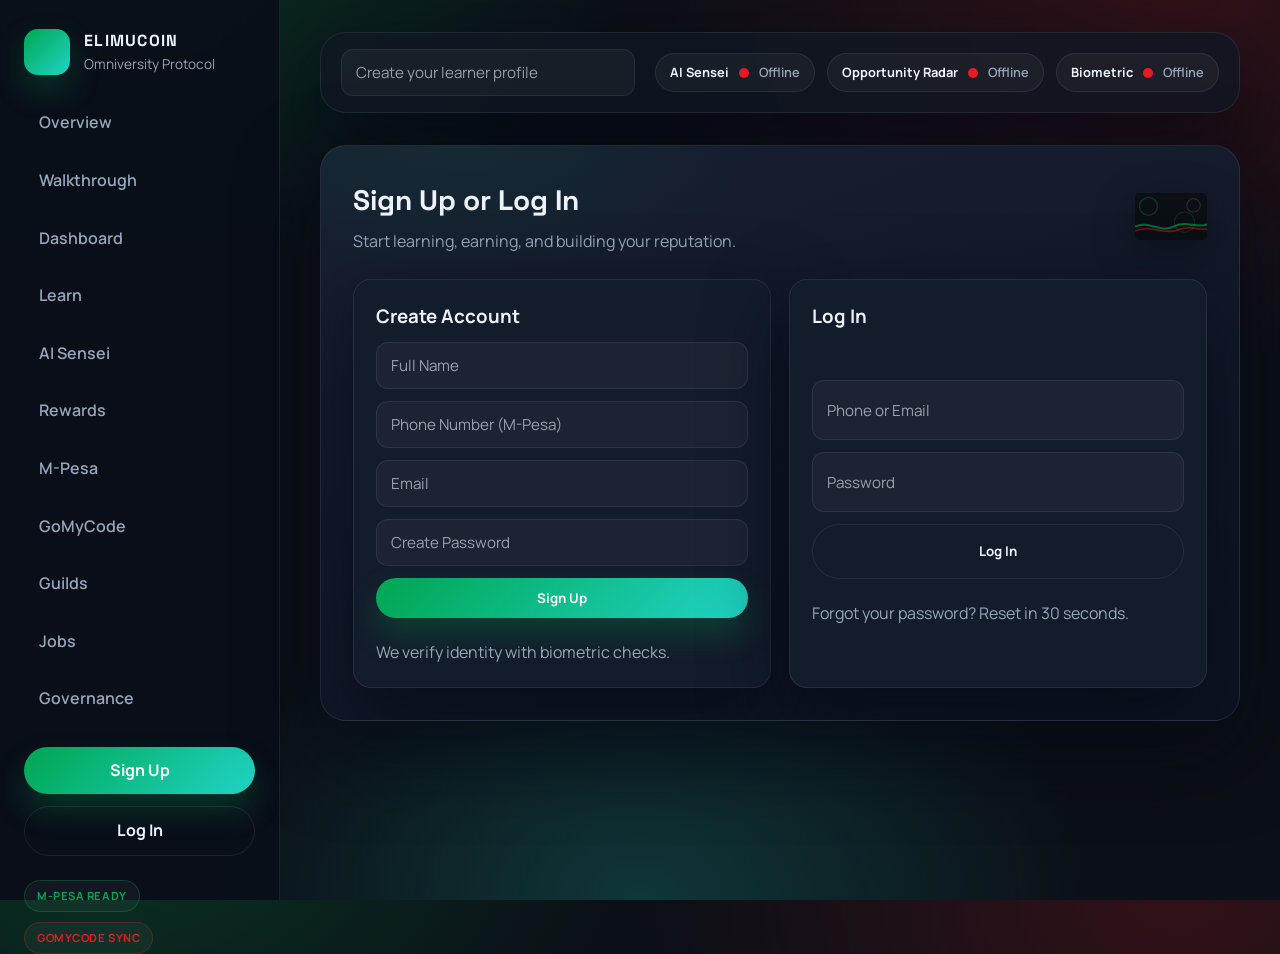
==== auth.html @ 53a88490 "Initial release" ====
<!doctype html>
<html lang="en">
  <head>
    <meta charset="utf-8" />
    <meta name="viewport" content="width=device-width, initial-scale=1" />
    <title>ELIMUCOIN | Sign Up</title>
    <meta name="description" content="Sign up or log in to ELIMUCOIN." />
    <link rel="preconnect" href="https://fonts.googleapis.com" />
    <link rel="preconnect" href="https://fonts.gstatic.com" crossorigin />
    <link
      href="https://fonts.googleapis.com/css2?family=Manrope:wght@300;400;500;600;700;800&family=Space+Grotesk:wght@400;500;600;700&display=swap"
      rel="stylesheet"
    />
    <link rel="stylesheet" href="styles.css" />
  </head>
  <body>
    <div class="app-shell">
      <aside class="sidebar">
        <div class="brand">
          <span class="brand-mark"></span>
          <div>
            <div class="brand-title">ELIMUCOIN</div>
            <div class="brand-sub">Omniversity Protocol</div>
          </div>
        </div>

        <nav class="menu">
          <a class="menu-link" href="index.html">Overview</a>
          <a class="menu-link" href="index.html#walkthrough">Walkthrough</a>
          <a class="menu-link" href="dashboard.html">Dashboard</a>
          <a class="menu-link" href="learn.html">Learn</a>
          <a class="menu-link" href="sensei.html">AI Sensei</a>
          <a class="menu-link" href="rewards.html">Rewards</a>
          <a class="menu-link" href="mpesa.html">M-Pesa</a>
          <a class="menu-link" href="gomycode.html">GoMyCode</a>
          <a class="menu-link" href="guilds.html">Guilds</a>
          <a class="menu-link" href="jobs.html">Jobs</a>
          <a class="menu-link" href="governance.html">Governance</a>
        </nav>

        <div class="sidebar-cta">
          <a class="btn primary" href="auth.html">Sign Up</a>
          <a class="btn ghost" href="auth.html">Log In</a>
        </div>

        <div class="sidebar-foot">
          <span class="pill mpesa">M-Pesa Ready</span>
          <span class="pill gomycode">GoMyCode Sync</span>
        </div>
      </aside>

      <main class="app-content">
        <header class="topbar">
          <div class="search">
            <input class="input" type="text" placeholder="Create your learner profile" />
          </div>
          <div class="status-bar">
            <div class="status-pill" data-service="sensei">
              AI Sensei
              <span class="status-dot"></span>
              <span class="status-text">Checking</span>
            </div>
            <div class="status-pill" data-service="radar">
              Opportunity Radar
              <span class="status-dot"></span>
              <span class="status-text">Checking</span>
            </div>
            <div class="status-pill" data-service="biometric">
              Biometric
              <span class="status-dot"></span>
              <span class="status-text">Checking</span>
            </div>
          </div>
        </header>

        <section class="app-section">
          <div class="section-head">
            <div>
              <h2>Sign Up or Log In</h2>
              <p class="muted">Start learning, earning, and building your reputation.</p>
            </div>
            <img class="section-icon" src="assets/hero-wave.svg" alt="Auth" />
          </div>

          <div class="grid-2">
            <div class="panel-card reveal">
              <h3>Create Account</h3>
              <div class="form-stack">
                <input class="input" type="text" placeholder="Full Name" />
                <input class="input" type="text" placeholder="Phone Number (M-Pesa)" />
                <input class="input" type="email" placeholder="Email" />
                <input class="input" type="password" placeholder="Create Password" />
                <button class="btn primary">Sign Up</button>
              </div>
              <p class="muted">We verify identity with biometric checks.</p>
            </div>
            <div class="panel-card reveal">
              <h3>Log In</h3>
              <div class="form-stack">
                <input class="input" type="text" placeholder="Phone or Email" />
                <input class="input" type="password" placeholder="Password" />
                <button class="btn ghost">Log In</button>
              </div>
              <p class="muted">Forgot your password? Reset in 30 seconds.</p>
            </div>
          </div>
        </section>
      </main>
    </div>

    <script src="config.js"></script>
    <script src="app.js"></script>
  </body>
</html>
---- styles.css ----
:root {
  --mpesa: #00a651;
  --gomycode: #e31b23;
  --accent: #20d4c6;
  --bg: #0b0f16;
  --panel: #131c2b;
  --panel-strong: #172338;
  --panel-soft: #0f1624;
  --text: #eef3fb;
  --muted: #97a6ba;
  --line: rgba(255, 255, 255, 0.08);
  --shadow: 0 30px 80px rgba(4, 8, 20, 0.7);
  --radius-lg: 26px;
  --radius-md: 18px;
  --radius-sm: 12px;
}

* {
  box-sizing: border-box;
  margin: 0;
  padding: 0;
}

html {
  scroll-behavior: smooth;
}

body {
  font-family: "Manrope", "Space Grotesk", sans-serif;
  color: var(--text);
  background:
    radial-gradient(900px 600px at 8% -10%, rgba(0, 166, 81, 0.25), transparent 60%),
    radial-gradient(900px 600px at 92% 0%, rgba(227, 27, 35, 0.18), transparent 60%),
    radial-gradient(700px 520px at 50% 100%, rgba(32, 212, 198, 0.2), transparent 65%),
    var(--bg);
  min-height: 100vh;
  line-height: 1.6;
}

a {
  color: inherit;
}

.landing-page {
  max-width: 1200px;
  margin: 0 auto;
  padding: 32px 32px 64px;
  display: grid;
  gap: 48px;
}

.landing-nav {
  display: flex;
  align-items: center;
  justify-content: space-between;
  gap: 24px;
  flex-wrap: wrap;
  padding: 18px 0 8px;
}

.landing-links {
  display: flex;
  gap: 18px;
  flex-wrap: wrap;
  font-weight: 600;
  color: var(--muted);
}

.landing-links a {
  text-decoration: none;
  color: inherit;
  padding: 6px 10px;
  border-radius: 999px;
  transition: all 0.2s ease;
}

.landing-links a:hover {
  color: var(--text);
  background: rgba(255, 255, 255, 0.06);
}

.landing-actions {
  display: flex;
  gap: 12px;
  flex-wrap: wrap;
}

.landing-hero {
  display: grid;
  grid-template-columns: minmax(0, 1.05fr) minmax(0, 0.95fr);
  gap: 32px;
  align-items: center;
}

.hero-copy h1 {
  font-family: "Space Grotesk", sans-serif;
  font-size: clamp(2.4rem, 3.6vw, 3.6rem);
  line-height: 1.05;
  margin: 12px 0 18px;
}

.hero-visual {
  position: relative;
  min-height: 360px;
}

.floating-card {
  position: absolute;
  width: 180px;
  background: var(--panel);
  border: 1px solid var(--line);
  border-radius: 16px;
  padding: 14px 16px;
  box-shadow: var(--shadow);
  animation: float 9s ease-in-out infinite;
}

.floating-card .panel-title {
  margin-bottom: 6px;
}

.floating-card.card-one {
  top: 10px;
  left: 0;
}

.floating-card.card-two {
  bottom: 30px;
  left: 40px;
  animation-delay: 1.5s;
}

.floating-card.card-three {
  top: 60px;
  right: 0;
  animation-delay: 3s;
}

.feature-section {
  display: grid;
  gap: 24px;
}

.feature-grid {
  display: grid;
  grid-template-columns: repeat(auto-fit, minmax(220px, 1fr));
  gap: 18px;
}

.feature-card {
  background: var(--panel-strong);
  border: 1px solid var(--line);
  border-radius: var(--radius-md);
  padding: 20px;
  box-shadow: var(--shadow);
  min-height: 140px;
  animation: drift 10s ease-in-out infinite;
}

.feature-card:nth-child(2) {
  animation-delay: 1.2s;
}

.feature-card:nth-child(3) {
  animation-delay: 2.4s;
}

.feature-card:nth-child(4) {
  animation-delay: 3.6s;
}

.feature-card:nth-child(5) {
  animation-delay: 4.8s;
}

.feature-card:nth-child(6) {
  animation-delay: 6s;
}

.landing-footer {
  display: flex;
  align-items: center;
  justify-content: space-between;
  gap: 20px;
  flex-wrap: wrap;
  padding-top: 24px;
  border-top: 1px solid var(--line);
}

.landing-footer .footer-links {
  display: flex;
  gap: 16px;
  flex-wrap: wrap;
}

.landing-footer a {
  text-decoration: none;
  color: var(--muted);
  font-weight: 600;
}

.landing-footer a:hover {
  color: var(--text);
}

.app-shell {
  display: grid;
  grid-template-columns: 280px minmax(0, 1fr);
  min-height: 100vh;
}

.sidebar {
  position: sticky;
  top: 0;
  align-self: start;
  height: 100vh;
  padding: 28px 24px;
  background: rgba(10, 15, 26, 0.95);
  border-right: 1px solid var(--line);
  display: flex;
  flex-direction: column;
  gap: 24px;
  backdrop-filter: blur(18px);
}

.brand {
  display: flex;
  align-items: center;
  gap: 14px;
}

.brand-mark {
  width: 46px;
  height: 46px;
  border-radius: 14px;
  background: linear-gradient(135deg, var(--mpesa), var(--accent));
  box-shadow: 0 14px 30px rgba(0, 166, 81, 0.25);
}

.brand-title {
  font-family: "Space Grotesk", sans-serif;
  font-weight: 700;
  letter-spacing: 0.08em;
}

.brand-sub {
  font-size: 0.85rem;
  color: var(--muted);
}

.menu {
  display: grid;
  gap: 10px;
}

.menu-link {
  text-decoration: none;
  color: var(--muted);
  font-weight: 600;
  padding: 10px 14px;
  border-radius: 999px;
  border: 1px solid transparent;
  transition: all 0.2s ease;
}

.menu-link:hover {
  color: var(--text);
  background: rgba(255, 255, 255, 0.05);
}

.menu-link.active {
  color: #fff;
  background: linear-gradient(135deg, rgba(0, 166, 81, 0.35), rgba(32, 212, 198, 0.35));
  border-color: rgba(0, 166, 81, 0.35);
  box-shadow: 0 14px 30px rgba(0, 166, 81, 0.18);
}

.sidebar-cta {
  display: grid;
  gap: 12px;
  margin-top: auto;
}

.sidebar-foot {
  display: flex;
  gap: 10px;
  flex-wrap: wrap;
}

.pill {
  border-radius: 999px;
  border: 1px solid var(--line);
  padding: 6px 12px;
  font-size: 0.7rem;
  font-weight: 700;
  letter-spacing: 0.05em;
  text-transform: uppercase;
  background: rgba(255, 255, 255, 0.04);
}

.pill.mpesa {
  color: var(--mpesa);
  border-color: rgba(0, 166, 81, 0.3);
}

.pill.gomycode {
  color: var(--gomycode);
  border-color: rgba(227, 27, 35, 0.3);
}

.app-content {
  padding: 32px 40px 80px;
  display: flex;
  flex-direction: column;
  gap: 32px;
}

.topbar {
  display: flex;
  align-items: center;
  justify-content: space-between;
  gap: 20px;
  flex-wrap: wrap;
  padding: 16px 20px;
  border-radius: var(--radius-lg);
  background: rgba(16, 23, 36, 0.8);
  border: 1px solid var(--line);
  box-shadow: var(--shadow);
}

.search {
  flex: 1;
  min-width: 240px;
}

.input {
  width: 100%;
  padding: 12px 14px;
  border-radius: var(--radius-sm);
  border: 1px solid var(--line);
  background: rgba(255, 255, 255, 0.04);
  color: var(--text);
  font-size: 0.95rem;
  font-family: inherit;
}

.input::placeholder {
  color: rgba(238, 243, 251, 0.6);
}

.input:focus {
  outline: none;
  border-color: rgba(32, 212, 198, 0.7);
  box-shadow: 0 0 0 3px rgba(32, 212, 198, 0.18);
}

.status-bar {
  display: flex;
  gap: 12px;
  flex-wrap: wrap;
}

.status-pill {
  display: flex;
  align-items: center;
  gap: 10px;
  padding: 8px 14px;
  border-radius: 999px;
  background: rgba(255, 255, 255, 0.04);
  border: 1px solid var(--line);
  font-weight: 700;
  font-size: 0.8rem;
}

.status-dot {
  width: 10px;
  height: 10px;
  border-radius: 50%;
  background: #475569;
}

.status-dot.online {
  background: var(--mpesa);
}

.status-dot.offline {
  background: var(--gomycode);
}

.status-text {
  color: var(--muted);
  font-weight: 600;
}

.app-section {
  position: relative;
  background: linear-gradient(160deg, rgba(24, 33, 52, 0.96), rgba(13, 20, 34, 0.96));
  border-radius: var(--radius-lg);
  border: 1px solid var(--line);
  padding: 32px;
  box-shadow: var(--shadow);
  overflow: hidden;
}

.app-section::before {
  content: "";
  position: absolute;
  inset: 0;
  background: radial-gradient(480px 220px at 15% 0%, rgba(0, 166, 81, 0.08), transparent 60%);
  pointer-events: none;
}

.section-head {
  position: relative;
  display: flex;
  align-items: center;
  justify-content: space-between;
  gap: 24px;
  margin-bottom: 24px;
  z-index: 1;
}

.section-head h2 {
  font-family: "Space Grotesk", sans-serif;
  font-size: clamp(1.6rem, 2.2vw, 2.4rem);
  margin-bottom: 6px;
}

.section-icon {
  width: 72px;
  height: 72px;
  object-fit: contain;
  filter: drop-shadow(0 12px 20px rgba(0, 0, 0, 0.35));
}

.muted {
  color: var(--muted);
}

.hero-app {
  position: relative;
  z-index: 1;
  display: grid;
  grid-template-columns: minmax(0, 1.1fr) minmax(0, 0.9fr);
  gap: 32px;
  align-items: center;
}

.hero-tag {
  display: inline-flex;
  align-items: center;
  gap: 8px;
  padding: 6px 14px;
  border-radius: 999px;
  font-size: 0.75rem;
  font-weight: 700;
  letter-spacing: 0.08em;
  text-transform: uppercase;
  background: rgba(0, 166, 81, 0.15);
  border: 1px solid rgba(0, 166, 81, 0.35);
  margin-bottom: 14px;
}

.hero-app h1 {
  font-family: "Space Grotesk", sans-serif;
  font-size: clamp(2.2rem, 3.2vw, 3.4rem);
  line-height: 1.1;
  margin-bottom: 16px;
}

.hero-actions {
  display: flex;
  gap: 14px;
  flex-wrap: wrap;
  margin: 20px 0 28px;
}

.hero-stats {
  display: grid;
  grid-template-columns: repeat(auto-fit, minmax(160px, 1fr));
  gap: 14px;
}

.stat-card {
  background: rgba(255, 255, 255, 0.04);
  border-radius: var(--radius-md);
  border: 1px solid var(--line);
  padding: 14px 16px;
}

.stat-value {
  font-size: 1.5rem;
  font-weight: 800;
}

.stat-label {
  font-size: 0.85rem;
  color: var(--muted);
}

.hero-image {
  width: 100%;
  max-width: 480px;
  justify-self: center;
  animation: float 10s ease-in-out infinite;
}

.grid-4,
.grid-3,
.grid-2 {
  display: grid;
  gap: 18px;
  position: relative;
  z-index: 1;
}

.grid-4 {
  grid-template-columns: repeat(auto-fit, minmax(200px, 1fr));
  margin-top: 26px;
}

.grid-3 {
  grid-template-columns: repeat(auto-fit, minmax(220px, 1fr));
}

.grid-2 {
  grid-template-columns: repeat(auto-fit, minmax(260px, 1fr));
}

.panel-card {
  background: var(--panel);
  border: 1px solid var(--line);
  border-radius: var(--radius-md);
  padding: 22px;
  box-shadow: var(--shadow);
  display: grid;
  gap: 10px;
}

.panel-title {
  color: var(--muted);
  font-weight: 600;
  text-transform: uppercase;
  letter-spacing: 0.08em;
  font-size: 0.75rem;
}

.panel-value {
  font-size: 1.4rem;
  font-weight: 800;
}

.panel-meta {
  color: var(--muted);
  font-size: 0.9rem;
}

.course-grid {
  display: grid;
  gap: 16px;
  position: relative;
  z-index: 1;
}

.course-card {
  display: grid;
  grid-template-columns: 80px minmax(0, 1fr) auto;
  gap: 16px;
  align-items: center;
  background: var(--panel);
  border-radius: var(--radius-md);
  border: 1px solid var(--line);
  padding: 18px;
  box-shadow: var(--shadow);
}

.course-card img {
  width: 70px;
  height: 70px;
  border-radius: var(--radius-sm);
  background: rgba(255, 255, 255, 0.05);
  padding: 8px;
}

.course-card h3 {
  margin-bottom: 6px;
}

.control-card {
  background: var(--panel-strong);
  border-radius: var(--radius-md);
  border: 1px solid var(--line);
  padding: 22px;
  box-shadow: var(--shadow);
  position: relative;
  z-index: 1;
}

.card-head {
  display: flex;
  justify-content: space-between;
  align-items: center;
  gap: 16px;
  margin-bottom: 16px;
}

.card-head p {
  color: var(--muted);
  font-size: 0.9rem;
}

.card-illustration {
  width: 110px;
  border-radius: var(--radius-sm);
  background: rgba(255, 255, 255, 0.05);
  padding: 6px;
}

.form-row {
  display: flex;
  gap: 12px;
  margin-bottom: 12px;
}

.form-stack {
  display: grid;
  gap: 12px;
  margin-bottom: 12px;
}

.output {
  background: var(--panel-soft);
  padding: 14px;
  border-radius: var(--radius-sm);
  font-size: 0.9rem;
  color: var(--muted);
  min-height: 64px;
  white-space: pre-line;
}

.output.success {
  background: rgba(0, 166, 81, 0.12);
  color: #c7f9d4;
}

.output.error {
  background: rgba(227, 27, 35, 0.12);
  color: #ffb3b7;
}

.list {
  margin-top: 8px;
  padding-left: 18px;
  color: var(--muted);
  display: grid;
  gap: 8px;
}

.btn {
  display: inline-flex;
  align-items: center;
  justify-content: center;
  border: none;
  border-radius: 999px;
  padding: 11px 20px;
  font-weight: 700;
  cursor: pointer;
  transition: transform 0.2s ease, box-shadow 0.2s ease;
  font-family: inherit;
  text-decoration: none;
}

.btn.primary {
  background: linear-gradient(135deg, var(--mpesa), var(--accent));
  color: #fff;
  box-shadow: 0 16px 30px rgba(0, 166, 81, 0.25);
}

.btn.primary:hover {
  transform: translateY(-2px);
}

.btn.ghost {
  background: transparent;
  border: 1px solid var(--line);
  color: var(--text);
}

.btn.ghost:hover {
  transform: translateY(-2px);
  border-color: rgba(255, 255, 255, 0.3);
}

.reveal {
  opacity: 0;
  transform: translateY(18px);
  transition: opacity 0.6s ease, transform 0.6s ease;
}

.reveal.is-visible {
  opacity: 1;
  transform: translateY(0);
}

@keyframes float {
  0%,
  100% {
    transform: translateY(0);
  }
  50% {
    transform: translateY(-12px);
  }
}

@keyframes drift {
  0%,
  100% {
    transform: translateY(0);
  }
  50% {
    transform: translateY(-6px);
  }
}

@media (max-width: 1200px) {
  .app-shell {
    grid-template-columns: 1fr;
  }

  .sidebar {
    position: relative;
    height: auto;
    flex-direction: column;
    border-right: none;
    border-bottom: 1px solid var(--line);
  }

  .menu {
    grid-template-columns: repeat(auto-fit, minmax(140px, 1fr));
  }

  .sidebar-cta {
    grid-template-columns: repeat(auto-fit, minmax(140px, 1fr));
  }

  .landing-hero {
    grid-template-columns: 1fr;
  }

  .hero-visual {
    min-height: 320px;
  }
}

@media (max-width: 980px) {
  .app-content {
    padding: 24px;
  }

  .hero-app {
    grid-template-columns: 1fr;
  }

  .course-card {
    grid-template-columns: 1fr;
    text-align: left;
  }

  .card-head {
    flex-direction: column;
    align-items: flex-start;
  }

  .form-row {
    flex-direction: column;
  }

  .section-head {
    flex-direction: column;
    align-items: flex-start;
  }

  .landing-nav {
    flex-direction: column;
    align-items: flex-start;
  }
}

@media (max-width: 720px) {
  .topbar {
    flex-direction: column;
    align-items: flex-start;
  }

  .hero-actions {
    flex-direction: column;
  }

  .landing-page {
    padding: 24px;
  }

  .floating-card {
    position: static;
    width: 100%;
  }

  .hero-visual {
    display: grid;
    gap: 16px;
  }
}

@media (prefers-reduced-motion: reduce) {
  * {
    animation: none;
    transition: none;
    scroll-behavior: auto;
  }
}
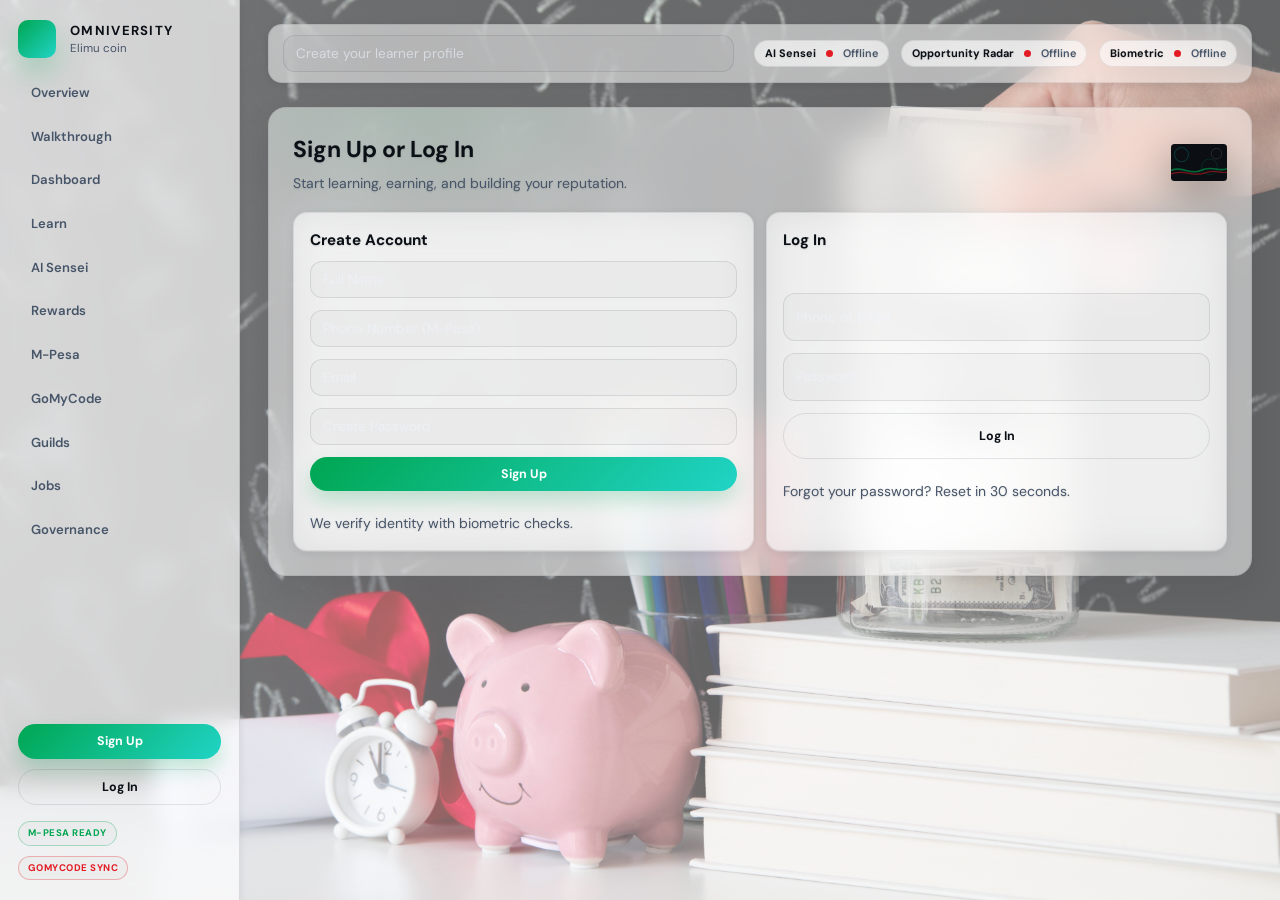
==== commit 63c15794: "Polish UI" ====
--- a/auth.html
+++ b/auth.html
@@ -3,15 +3,23 @@
   <head>
     <meta charset="utf-8" />
     <meta name="viewport" content="width=device-width, initial-scale=1" />
-    <title>ELIMUCOIN | Sign Up</title>
-    <meta name="description" content="Sign up or log in to ELIMUCOIN." />
+    <title>OMNIVERSITY | Sign Up</title>
+    <meta name="description" content="Sign up or log in to OMNIVERSITY." />
     <link rel="preconnect" href="https://fonts.googleapis.com" />
     <link rel="preconnect" href="https://fonts.gstatic.com" crossorigin />
     <link
-      href="https://fonts.googleapis.com/css2?family=Manrope:wght@300;400;500;600;700;800&family=Space+Grotesk:wght@400;500;600;700&display=swap"
+      href="https://fonts.googleapis.com/css2?family=Syne:wght@400;600;700;800&family=DM+Sans:ital,opsz,wght@0,9..40,300;0,9..40,400;0,9..40,500;1,9..40,300&display=swap"
       rel="stylesheet"
     />
     <link rel="stylesheet" href="styles.css" />
+    <script>
+      (function () {
+        const theme = localStorage.getItem("elimucoin-theme") || "light";
+        if (theme === "dark") {
+          document.documentElement.setAttribute("data-theme", "dark");
+        }
+      })();
+    </script>
   </head>
   <body>
     <div class="app-shell">
@@ -19,8 +27,8 @@
         <div class="brand">
           <span class="brand-mark"></span>
           <div>
-            <div class="brand-title">ELIMUCOIN</div>
-            <div class="brand-sub">Omniversity Protocol</div>
+            <div class="brand-title">OMNIVERSITY</div>
+            <div class="brand-sub">Elimu coin</div>
           </div>
         </div>
 
--- a/styles.css
+++ b/styles.css
@@ -1,7 +1,37 @@
 :root {
+  --font-display: "Syne", var(--font-display);
+  --font-body: "DM Sans", "Manrope", sans-serif;
   --mpesa: #00a651;
   --gomycode: #e31b23;
   --accent: #20d4c6;
+  --bg: #ffffff;
+  --panel: #ffffff;
+  --panel-strong: #f8fafc;
+  --panel-soft: #f1f5f9;
+  --text: #0b0f16;
+  --muted: #475569;
+  --line: rgba(15, 23, 42, 0.1);
+  --shadow: 0 20px 50px rgba(15, 23, 42, 0.06);
+  --shadow-xs: 0 2px 8px rgba(15, 23, 42, 0.08);
+  --shadow-soft: 0 12px 32px rgba(15, 23, 42, 0.08);
+  --glass: rgba(15, 23, 42, 0.02);
+  --glass-strong: rgba(15, 23, 42, 0.04);
+  --glass-soft: rgba(15, 23, 42, 0.03);
+  --glass-border: rgba(15, 23, 42, 0.15);
+  --panel-gradient: linear-gradient(160deg, #ffffff, #f8fafc);
+  --sidebar-bg: rgba(255, 255, 255, 0.98);
+  --topbar-bg: rgba(255, 255, 255, 0.92);
+  --page-bg:
+    radial-gradient(900px 600px at 8% -10%, rgba(0, 166, 81, 0.08), transparent 60%),
+    radial-gradient(900px 600px at 92% 0%, rgba(227, 27, 35, 0.06), transparent 60%),
+    radial-gradient(700px 520px at 50% 100%, rgba(32, 212, 198, 0.1), transparent 65%),
+    #f8fafc;
+  --radius-lg: 26px;
+  --radius-md: 18px;
+  --radius-sm: 12px;
+}
+
+[data-theme="dark"] {
   --bg: #0b0f16;
   --panel: #131c2b;
   --panel-strong: #172338;
@@ -10,9 +40,20 @@
   --muted: #97a6ba;
   --line: rgba(255, 255, 255, 0.08);
   --shadow: 0 30px 80px rgba(4, 8, 20, 0.7);
-  --radius-lg: 26px;
-  --radius-md: 18px;
-  --radius-sm: 12px;
+  --shadow-xs: 0 6px 16px rgba(4, 8, 20, 0.55);
+  --shadow-soft: 0 18px 40px rgba(4, 8, 20, 0.65);
+  --glass: rgba(255, 255, 255, 0.04);
+  --glass-strong: rgba(255, 255, 255, 0.06);
+  --glass-soft: rgba(255, 255, 255, 0.05);
+  --glass-border: rgba(255, 255, 255, 0.3);
+  --panel-gradient: linear-gradient(160deg, rgba(24, 33, 52, 0.96), rgba(13, 20, 34, 0.96));
+  --sidebar-bg: rgba(10, 15, 26, 0.95);
+  --topbar-bg: rgba(16, 23, 36, 0.8);
+  --page-bg:
+    radial-gradient(900px 600px at 8% -10%, rgba(0, 166, 81, 0.25), transparent 60%),
+    radial-gradient(900px 600px at 92% 0%, rgba(227, 27, 35, 0.18), transparent 60%),
+    radial-gradient(700px 520px at 50% 100%, rgba(32, 212, 198, 0.2), transparent 65%),
+    #0b0f16;
 }
 
 * {
@@ -26,15 +67,12 @@
 }
 
 body {
-  font-family: "Manrope", "Space Grotesk", sans-serif;
+  font-family: var(--font-body);
   color: var(--text);
-  background:
-    radial-gradient(900px 600px at 8% -10%, rgba(0, 166, 81, 0.25), transparent 60%),
-    radial-gradient(900px 600px at 92% 0%, rgba(227, 27, 35, 0.18), transparent 60%),
-    radial-gradient(700px 520px at 50% 100%, rgba(32, 212, 198, 0.2), transparent 65%),
-    var(--bg);
+  background: var(--page-bg);
   min-height: 100vh;
-  line-height: 1.6;
+  line-height: 1.5;
+  font-size: 14px;
 }
 
 a {
@@ -76,7 +114,7 @@
 
 .landing-links a:hover {
   color: var(--text);
-  background: rgba(255, 255, 255, 0.06);
+  background: var(--glass-strong);
 }
 
 .landing-actions {
@@ -93,7 +131,7 @@
 }
 
 .hero-copy h1 {
-  font-family: "Space Grotesk", sans-serif;
+  font-family: var(--font-display);
   font-size: clamp(2.4rem, 3.6vw, 3.6rem);
   line-height: 1.05;
   margin: 12px 0 18px;
@@ -215,7 +253,7 @@
   align-self: start;
   height: 100vh;
   padding: 28px 24px;
-  background: rgba(10, 15, 26, 0.95);
+  background: var(--sidebar-bg);
   border-right: 1px solid var(--line);
   display: flex;
   flex-direction: column;
@@ -238,7 +276,7 @@
 }
 
 .brand-title {
-  font-family: "Space Grotesk", sans-serif;
+  font-family: var(--font-display);
   font-weight: 700;
   letter-spacing: 0.08em;
 }
@@ -265,7 +303,7 @@
 
 .menu-link:hover {
   color: var(--text);
-  background: rgba(255, 255, 255, 0.05);
+  background: var(--glass-soft);
 }
 
 .menu-link.active {
@@ -295,7 +333,7 @@
   font-weight: 700;
   letter-spacing: 0.05em;
   text-transform: uppercase;
-  background: rgba(255, 255, 255, 0.04);
+  background: var(--glass);
 }
 
 .pill.mpesa {
@@ -323,7 +361,7 @@
   flex-wrap: wrap;
   padding: 16px 20px;
   border-radius: var(--radius-lg);
-  background: rgba(16, 23, 36, 0.8);
+  background: var(--topbar-bg);
   border: 1px solid var(--line);
   box-shadow: var(--shadow);
 }
@@ -338,7 +376,7 @@
   padding: 12px 14px;
   border-radius: var(--radius-sm);
   border: 1px solid var(--line);
-  background: rgba(255, 255, 255, 0.04);
+  background: var(--glass);
   color: var(--text);
   font-size: 0.95rem;
   font-family: inherit;
@@ -366,7 +404,7 @@
   gap: 10px;
   padding: 8px 14px;
   border-radius: 999px;
-  background: rgba(255, 255, 255, 0.04);
+  background: var(--glass);
   border: 1px solid var(--line);
   font-weight: 700;
   font-size: 0.8rem;
@@ -394,7 +432,7 @@
 
 .app-section {
   position: relative;
-  background: linear-gradient(160deg, rgba(24, 33, 52, 0.96), rgba(13, 20, 34, 0.96));
+  background: var(--panel-gradient);
   border-radius: var(--radius-lg);
   border: 1px solid var(--line);
   padding: 32px;
@@ -421,7 +459,7 @@
 }
 
 .section-head h2 {
-  font-family: "Space Grotesk", sans-serif;
+  font-family: var(--font-display);
   font-size: clamp(1.6rem, 2.2vw, 2.4rem);
   margin-bottom: 6px;
 }
@@ -462,7 +500,7 @@
 }
 
 .hero-app h1 {
-  font-family: "Space Grotesk", sans-serif;
+  font-family: var(--font-display);
   font-size: clamp(2.2rem, 3.2vw, 3.4rem);
   line-height: 1.1;
   margin-bottom: 16px;
@@ -482,7 +520,7 @@
 }
 
 .stat-card {
-  background: rgba(255, 255, 255, 0.04);
+  background: var(--glass);
   border-radius: var(--radius-md);
   border: 1px solid var(--line);
   padding: 14px 16px;
@@ -578,7 +616,7 @@
   width: 70px;
   height: 70px;
   border-radius: var(--radius-sm);
-  background: rgba(255, 255, 255, 0.05);
+  background: var(--glass-soft);
   padding: 8px;
 }
 
@@ -612,7 +650,7 @@
 .card-illustration {
   width: 110px;
   border-radius: var(--radius-sm);
-  background: rgba(255, 255, 255, 0.05);
+  background: var(--glass-soft);
   padding: 6px;
 }
 
@@ -688,7 +726,7 @@
 
 .btn.ghost:hover {
   transform: translateY(-2px);
-  border-color: rgba(255, 255, 255, 0.3);
+  border-color: var(--glass-border);
 }
 
 .reveal {
@@ -818,3 +856,281 @@
     scroll-behavior: auto;
   }
 }
+
+/* ══ APP UI TUNING (Dashboard-style + compact sizing) ══ */
+body:not(.landing) {
+  --glass-content-bg: rgba(255, 255, 255, 0.52);
+  --glass-content-border: rgba(15, 23, 42, 0.08);
+  --glass-content-blur: 18px;
+  --glass-nav-bg: rgba(255, 255, 255, 0.68);
+  --glass-nav-border: rgba(15, 23, 42, 0.12);
+  --glass-nav-blur: 10px;
+  --glass-text-shadow: 0 1px 2px rgba(0, 0, 0, 0.12);
+  background-image:
+    linear-gradient(rgba(248, 250, 252, 0.4), rgba(248, 250, 252, 0.4)),
+    url("assets/education-economy.jpg");
+  background-size: cover;
+  background-position: center;
+  background-attachment: fixed;
+  background-repeat: no-repeat;
+  background-color: #f8fafc;
+}
+
+body:not(.landing)::before {
+  content: none;
+}
+
+[data-theme="dark"] body:not(.landing) {
+  --glass-content-bg: rgba(8, 12, 20, 0.62);
+  --glass-content-border: rgba(255, 255, 255, 0.1);
+  --glass-nav-bg: rgba(10, 14, 22, 0.72);
+  --glass-nav-border: rgba(255, 255, 255, 0.12);
+  --glass-text-shadow: 0 1px 2px rgba(0, 0, 0, 0.45);
+  background-image:
+    linear-gradient(rgba(10, 14, 20, 0.55), rgba(10, 14, 20, 0.65)),
+    url("assets/education-economy.jpg");
+  background-color: #0b0f16;
+}
+
+body:not(.landing) .app-section,
+body:not(.landing) .panel-card,
+body:not(.landing) .panel,
+body:not(.landing) .control-card,
+body:not(.landing) .course-card,
+body:not(.landing) .course-item,
+body:not(.landing) .wallet-card,
+body:not(.landing) .activity-item,
+body:not(.landing) .guild-card,
+body:not(.landing) .mpesa-row,
+body:not(.landing) .sensei-cta,
+body:not(.landing) .cert-badge,
+body:not(.landing) .status-pill,
+body:not(.landing) .topbar,
+body:not(.landing) .output {
+  background: var(--glass-content-bg);
+  border-color: var(--glass-content-border);
+  backdrop-filter: blur(var(--glass-content-blur)) saturate(160%);
+  -webkit-backdrop-filter: blur(var(--glass-content-blur)) saturate(160%);
+  text-shadow: var(--glass-text-shadow);
+}
+
+body:not(.landing) .sidebar {
+  background: var(--glass-nav-bg);
+  border-color: var(--glass-nav-border);
+  backdrop-filter: blur(var(--glass-nav-blur)) saturate(150%);
+  -webkit-backdrop-filter: blur(var(--glass-nav-blur)) saturate(150%);
+}
+
+body:not(.landing) h1,
+body:not(.landing) h2,
+body:not(.landing) h3,
+body:not(.landing) h4 {
+  font-family: var(--font-display);
+}
+
+body:not(.landing) h3 {
+  font-size: 0.95rem;
+}
+
+body:not(.landing) .app-shell {
+  grid-template-columns: 240px minmax(0, 1fr);
+}
+
+body:not(.landing) .sidebar {
+  padding: 20px 18px;
+  gap: 16px;
+  box-shadow: var(--shadow-xs);
+}
+
+body:not(.landing) .brand-mark {
+  width: 38px;
+  height: 38px;
+  border-radius: 10px;
+}
+
+body:not(.landing) .brand-title {
+  font-family: var(--font-display);
+  font-size: 0.82rem;
+  letter-spacing: 0.1em;
+}
+
+body:not(.landing) .brand-sub {
+  font-size: 0.72rem;
+}
+
+body:not(.landing) .menu {
+  gap: 6px;
+}
+
+body:not(.landing) .menu-link {
+  font-size: 0.82rem;
+  padding: 8px 12px;
+  border-radius: 10px;
+}
+
+body:not(.landing) .menu-link.active {
+  color: var(--mpesa);
+  background: rgba(0, 166, 81, 0.12);
+  border-color: rgba(0, 166, 81, 0.22);
+  box-shadow: none;
+}
+
+body:not(.landing) .sidebar-cta {
+  gap: 10px;
+}
+
+body:not(.landing) .sidebar-cta .btn {
+  padding: 8px 14px;
+  font-size: 0.78rem;
+}
+
+body:not(.landing) .pill {
+  font-size: 0.6rem;
+  padding: 4px 9px;
+}
+
+body:not(.landing) .app-content {
+  padding: 24px 28px 60px;
+  gap: 24px;
+}
+
+body:not(.landing) .topbar {
+  position: sticky;
+  top: 16px;
+  z-index: 10;
+  padding: 10px 14px;
+  border-radius: 14px;
+  box-shadow: var(--shadow-xs);
+}
+
+body:not(.landing) .input {
+  padding: 9px 12px;
+  font-size: 0.85rem;
+}
+
+body:not(.landing) .status-pill {
+  font-size: 0.68rem;
+  padding: 4px 10px;
+}
+
+body:not(.landing) .status-dot {
+  width: 7px;
+  height: 7px;
+}
+
+body:not(.landing) .app-section {
+  padding: 24px;
+  border-radius: 18px;
+  box-shadow: var(--shadow-soft);
+}
+
+body:not(.landing) .section-head {
+  margin-bottom: 18px;
+}
+
+body:not(.landing) .section-head h2 {
+  font-family: var(--font-display);
+  font-size: clamp(1.25rem, 1.8vw, 1.7rem);
+}
+
+body:not(.landing) .section-icon {
+  width: 56px;
+  height: 56px;
+}
+
+body:not(.landing) .hero-tag {
+  font-size: 0.65rem;
+  padding: 4px 10px;
+}
+
+body:not(.landing) .hero-app h1 {
+  font-family: var(--font-display);
+  font-size: clamp(1.8rem, 2.6vw, 2.6rem);
+}
+
+body:not(.landing) .hero-actions {
+  margin: 12px 0 18px;
+}
+
+body:not(.landing) .hero-stats {
+  gap: 10px;
+}
+
+body:not(.landing) .grid-4,
+body:not(.landing) .grid-3,
+body:not(.landing) .grid-2 {
+  gap: 12px;
+}
+
+body:not(.landing) .panel-card {
+  padding: 16px;
+  border-radius: 14px;
+  box-shadow: var(--shadow-xs);
+}
+
+body:not(.landing) .panel-title {
+  font-size: 0.6rem;
+  letter-spacing: 0.12em;
+}
+
+body:not(.landing) .panel-value {
+  font-size: 1.15rem;
+}
+
+body:not(.landing) .panel-meta {
+  font-size: 0.78rem;
+}
+
+body:not(.landing) .course-card {
+  padding: 14px;
+  grid-template-columns: 56px minmax(0, 1fr) auto;
+  box-shadow: var(--shadow-xs);
+}
+
+body:not(.landing) .course-card img {
+  width: 56px;
+  height: 56px;
+}
+
+body:not(.landing) .control-card {
+  padding: 18px;
+  box-shadow: var(--shadow-xs);
+}
+
+body:not(.landing) .output,
+body:not(.landing) .list,
+body:not(.landing) .card-head p {
+  font-size: 0.78rem;
+}
+
+body:not(.landing) .btn {
+  padding: 9px 16px;
+  font-size: 0.78rem;
+}
+
+body:not(.landing) .btn.primary {
+  box-shadow: 0 10px 20px rgba(0, 166, 81, 0.22);
+}
+
+@media (max-width: 1024px) {
+  body:not(.landing) .app-shell {
+    grid-template-columns: 1fr;
+  }
+
+  body:not(.landing) .sidebar {
+    position: relative;
+    height: auto;
+    border-right: none;
+    border-bottom: 1px solid var(--line);
+  }
+}
+
+@media (max-width: 720px) {
+  body:not(.landing) .app-content {
+    padding: 18px 18px 48px;
+  }
+
+  body:not(.landing) .topbar {
+    top: 8px;
+  }
+}
